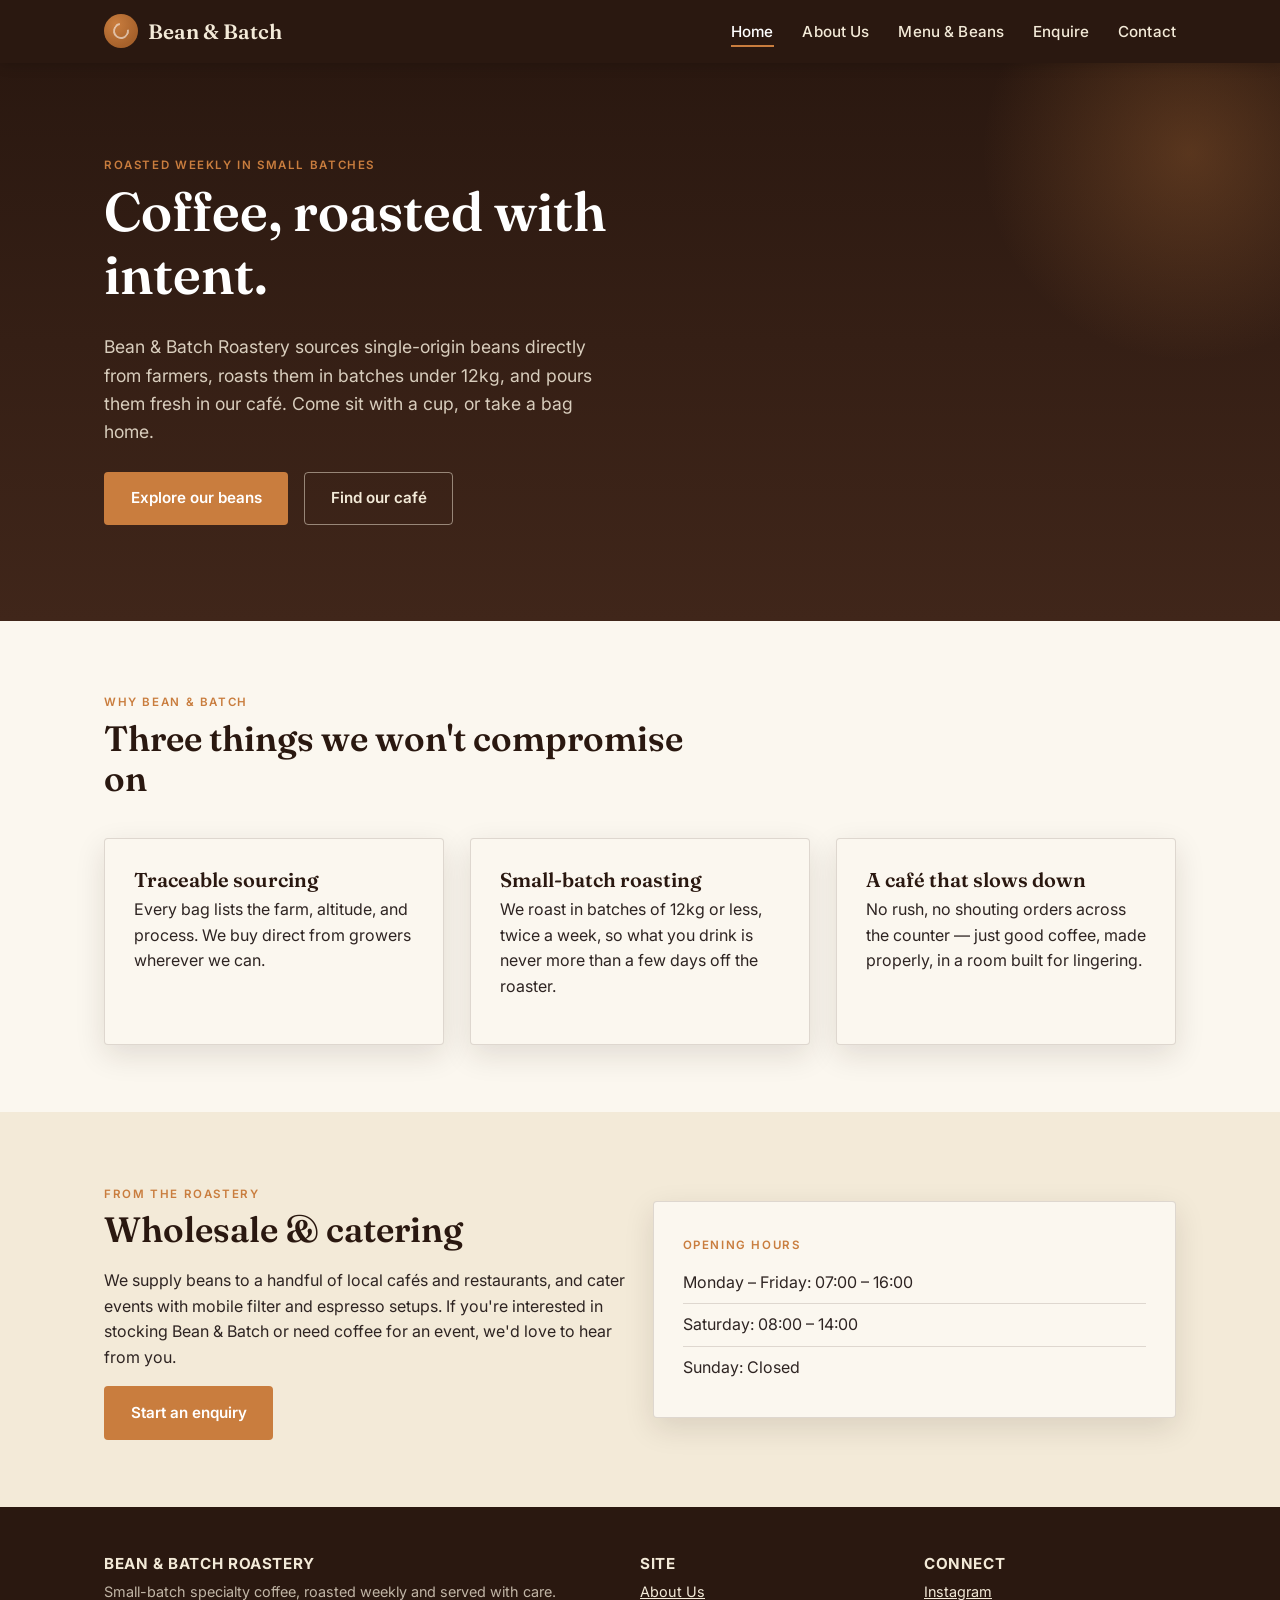
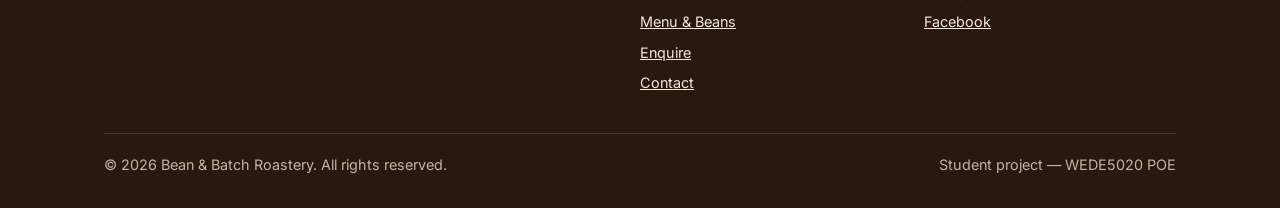
==== index.html @ e2f039db "Add files via upload" ====
<!DOCTYPE html>
<html lang="en">
<head>
  <meta charset="UTF-8">
  <meta name="viewport" content="width=device-width, initial-scale=1.0">
  <title>Bean &amp; Batch Roastery | Small-Batch Specialty Coffee</title>
  <meta name="description" content="Bean & Batch Roastery — small-batch specialty coffee roasted weekly. Visit our café, shop beans online, or enquire about wholesale.">
  <link rel="preconnect" href="https://fonts.googleapis.com">
  <link href="https://fonts.googleapis.com/css2?family=Fraunces:wght@500;600;700&family=Inter:wght@400;500;600&display=swap" rel="stylesheet">
  <link rel="stylesheet" href="css/style.css">
</head>
<body>
  <a class="skip-link" href="#main">Skip to main content</a>

  <header class="site-header">
    <div class="container">
      <a class="brand" href="index.html"><span class="mark" aria-hidden="true"></span>Bean &amp; Batch</a>
      <button class="nav-toggle" aria-label="Toggle navigation" aria-expanded="false">☰ Menu</button>
      <nav class="main-nav" aria-label="Primary">
        <ul>
          <li><a href="index.html" aria-current="page">Home</a></li>
          <li><a href="about.html">About Us</a></li>
          <li><a href="products.html">Menu &amp; Beans</a></li>
          <li><a href="enquiry.html">Enquire</a></li>
          <li><a href="contact.html">Contact</a></li>
        </ul>
      </nav>
    </div>
  </header>

  <main id="main">
    <section class="hero">
      <div class="container">
        <p class="eyebrow">Roasted weekly in small batches</p>
        <h1>Coffee, roasted with intent.</h1>
        <p class="lede">Bean &amp; Batch Roastery sources single-origin beans directly from farmers, roasts them in batches under 12kg, and pours them fresh in our café. Come sit with a cup, or take a bag home.</p>
        <div class="hero-actions">
          <a class="btn btn-primary" href="products.html">Explore our beans</a>
          <a class="btn btn-outline" href="contact.html">Find our café</a>
        </div>
      </div>
    </section>

    <section>
      <div class="container">
        <div class="section-head">
          <p class="eyebrow">Why Bean &amp; Batch</p>
          <h2>Three things we won't compromise on</h2>
        </div>
        <div class="grid grid-3">
          <div class="card">
            <h3>Traceable sourcing</h3>
            <p>Every bag lists the farm, altitude, and process. We buy direct from growers wherever we can.</p>
          </div>
          <div class="card">
            <h3>Small-batch roasting</h3>
            <p>We roast in batches of 12kg or less, twice a week, so what you drink is never more than a few days off the roaster.</p>
          </div>
          <div class="card">
            <h3>A café that slows down</h3>
            <p>No rush, no shouting orders across the counter — just good coffee, made properly, in a room built for lingering.</p>
          </div>
        </div>
      </div>
    </section>

    <section class="section-alt">
      <div class="container">
        <div class="grid grid-2" style="align-items:center;">
          <div>
            <p class="eyebrow">From the roastery</p>
            <h2>Wholesale &amp; catering</h2>
            <p>We supply beans to a handful of local cafés and restaurants, and cater events with mobile filter and espresso setups. If you're interested in stocking Bean &amp; Batch or need coffee for an event, we'd love to hear from you.</p>
            <a class="btn btn-primary" href="enquiry.html">Start an enquiry</a>
          </div>
          <div class="card">
            <p class="eyebrow">Opening hours</p>
            <ul class="info-list">
              <li>Monday – Friday: 07:00 – 16:00</li>
              <li>Saturday: 08:00 – 14:00</li>
              <li>Sunday: Closed</li>
            </ul>
          </div>
        </div>
      </div>
    </section>
  </main>

  <footer class="site-footer">
    <div class="container">
      <div class="footer-grid">
        <div>
          <h4>Bean &amp; Batch Roastery</h4>
          <p>Small-batch specialty coffee, roasted weekly and served with care.</p>
        </div>
        <div>
          <h4>Site</h4>
          <ul>
            <li><a href="about.html">About Us</a></li>
            <li><a href="products.html">Menu &amp; Beans</a></li>
            <li><a href="enquiry.html">Enquire</a></li>
            <li><a href="contact.html">Contact</a></li>
          </ul>
        </div>
        <div>
          <h4>Connect</h4>
          <ul>
            <li><a href="https://instagram.com" target="_blank" rel="noopener">Instagram</a></li>
            <li><a href="https://facebook.com" target="_blank" rel="noopener">Facebook</a></li>
          </ul>
        </div>
      </div>
      <div class="footer-bottom">
        <span>&copy; 2026 Bean &amp; Batch Roastery. All rights reserved.</span>
        <span>Student project — WEDE5020 POE</span>
      </div>
    </div>
  </footer>

  <script src="js/main.js"></script>
</body>
</html>
---- css/style.css ----
/* ============================================================
   Bean & Batch Roastery — stylesheet
   Palette: Espresso #2A1810, Cream #F3EAD8, Copper #C97D3E,
            Sage #6B7A55, Ink #2E2422
   Type: 'Fraunces' (display) + 'Inter' (body)
   ============================================================ */

:root {
  --espresso: #2A1810;
  --espresso-light: #40261A;
  --cream: #F3EAD8;
  --cream-soft: #FBF7EF;
  --copper: #C97D3E;
  --copper-dark: #A6612B;
  --sage: #6B7A55;
  --ink: #2E2422;
  --border: rgba(42, 24, 16, 0.14);
  --shadow: 0 10px 30px rgba(42, 24, 16, 0.12);
  --radius: 4px;
  --max-width: 1120px;
}

* { box-sizing: border-box; }

html { scroll-behavior: smooth; }

body {
  margin: 0;
  font-family: 'Inter', -apple-system, BlinkMacSystemFont, 'Segoe UI', sans-serif;
  color: var(--ink);
  background: var(--cream-soft);
  line-height: 1.6;
}

h1, h2, h3, h4 {
  font-family: 'Fraunces', Georgia, serif;
  color: var(--espresso);
  line-height: 1.15;
  margin: 0 0 0.5em;
}

h1 { font-size: clamp(2.2rem, 5vw, 3.4rem); font-weight: 600; }
h2 { font-size: clamp(1.6rem, 3vw, 2.2rem); font-weight: 600; }
h3 { font-size: 1.25rem; font-weight: 600; }

p { margin: 0 0 1em; }

a { color: var(--copper-dark); }

.eyebrow {
  display: inline-block;
  font-family: 'Inter', sans-serif;
  font-size: 0.72rem;
  letter-spacing: 0.14em;
  text-transform: uppercase;
  color: var(--copper);
  font-weight: 600;
  margin-bottom: 0.6em;
}

img { max-width: 100%; display: block; }

.container {
  max-width: var(--max-width);
  margin: 0 auto;
  padding: 0 1.5rem;
}

/* ---------- Skip link / accessibility ---------- */
.skip-link {
  position: absolute;
  left: -999px;
  top: 0;
  background: var(--copper);
  color: #fff;
  padding: 0.6em 1em;
  z-index: 100;
}
.skip-link:focus {
  left: 1rem;
  top: 1rem;
}
a:focus-visible, button:focus-visible, input:focus-visible, textarea:focus-visible {
  outline: 3px solid var(--sage);
  outline-offset: 2px;
}

/* ---------- Header / Nav ---------- */
.site-header {
  background: var(--espresso);
  position: sticky;
  top: 0;
  z-index: 50;
  box-shadow: 0 2px 12px rgba(0,0,0,0.18);
}
.site-header .container {
  display: flex;
  align-items: center;
  justify-content: space-between;
  padding-top: 0.9rem;
  padding-bottom: 0.9rem;
}
.brand {
  display: flex;
  align-items: center;
  gap: 0.6rem;
  color: var(--cream);
  text-decoration: none;
  font-family: 'Fraunces', serif;
  font-size: 1.3rem;
  font-weight: 600;
}
.brand .mark {
  width: 34px;
  height: 34px;
  border-radius: 50%;
  background: radial-gradient(circle at 35% 30%, var(--copper), var(--copper-dark) 70%);
  display: inline-block;
  position: relative;
}
.brand .mark::after {
  content: "";
  position: absolute;
  inset: 9px;
  border-radius: 50%;
  border: 2px solid rgba(255,255,255,0.55);
  border-top-color: transparent;
  transform: rotate(35deg);
}

nav.main-nav ul {
  list-style: none;
  display: flex;
  gap: 1.8rem;
  margin: 0;
  padding: 0;
}
nav.main-nav a {
  color: var(--cream);
  text-decoration: none;
  font-size: 0.95rem;
  font-weight: 500;
  letter-spacing: 0.01em;
  padding-bottom: 4px;
  border-bottom: 2px solid transparent;
  transition: border-color 0.2s ease, color 0.2s ease;
}
nav.main-nav a:hover,
nav.main-nav a[aria-current="page"] {
  border-bottom-color: var(--copper);
  color: #fff;
}

.nav-toggle {
  display: none;
  background: none;
  border: 1px solid var(--cream);
  color: var(--cream);
  border-radius: var(--radius);
  padding: 0.4rem 0.6rem;
  font-size: 1rem;
  cursor: pointer;
}

@media (max-width: 760px) {
  .nav-toggle { display: inline-block; }
  nav.main-nav {
    display: none;
    width: 100%;
  }
  nav.main-nav.open { display: block; }
  nav.main-nav ul {
    flex-direction: column;
    gap: 0;
    padding: 0.5rem 0 1rem;
  }
  nav.main-nav a {
    display: block;
    padding: 0.7rem 0;
    border-bottom: 1px solid rgba(255,255,255,0.12);
  }
  .site-header .container { flex-wrap: wrap; }
}

/* ---------- Hero ---------- */
.hero {
  background: linear-gradient(180deg, var(--espresso) 0%, var(--espresso-light) 100%);
  color: var(--cream);
  padding: 5.5rem 0 6rem;
  position: relative;
  overflow: hidden;
}
.hero::before {
  content: "";
  position: absolute;
  right: -120px;
  top: -120px;
  width: 420px;
  height: 420px;
  border-radius: 50%;
  background: radial-gradient(circle, rgba(201,125,62,0.28), transparent 70%);
}
.hero .container { position: relative; }
.hero h1 { color: #fff; max-width: 14ch; }
.hero p.lede {
  max-width: 46ch;
  font-size: 1.1rem;
  color: rgba(243,234,216,0.86);
}
.hero-actions { display: flex; gap: 1rem; flex-wrap: wrap; margin-top: 1.6rem; }

.btn {
  display: inline-block;
  padding: 0.85rem 1.6rem;
  border-radius: var(--radius);
  font-weight: 600;
  font-size: 0.95rem;
  text-decoration: none;
  border: 1px solid transparent;
  cursor: pointer;
  transition: transform 0.15s ease, box-shadow 0.15s ease;
}
.btn:hover { transform: translateY(-2px); }
.btn-primary { background: var(--copper); color: #fff; }
.btn-primary:hover { background: var(--copper-dark); }
.btn-outline { background: transparent; color: var(--cream); border-color: rgba(243,234,216,0.5); }
.btn-outline:hover { border-color: var(--cream); }

/* ---------- Sections ---------- */
section { padding: 4.2rem 0; }
.section-alt { background: var(--cream); }

.section-head { max-width: 60ch; margin-bottom: 2.4rem; }

.grid {
  display: grid;
  gap: 1.6rem;
}
.grid-3 { grid-template-columns: repeat(3, 1fr); }
.grid-2 { grid-template-columns: repeat(2, 1fr); }
@media (max-width: 760px) {
  .grid-3, .grid-2 { grid-template-columns: 1fr; }
}

.card {
  background: var(--cream-soft);
  border: 1px solid var(--border);
  border-radius: var(--radius);
  padding: 1.8rem;
  box-shadow: var(--shadow);
}
.card h3 { margin-bottom: 0.4rem; }
.card .roast-badge {
  display: inline-block;
  font-size: 0.72rem;
  letter-spacing: 0.06em;
  text-transform: uppercase;
  background: var(--espresso);
  color: var(--cream);
  padding: 0.25em 0.7em;
  border-radius: 999px;
  margin-bottom: 0.8em;
}

/* Roast-level signature meter (used on products page) */
.roast-meter {
  display: flex;
  gap: 4px;
  margin: 0.6em 0 0.9em;
}
.roast-meter span {
  height: 8px;
  flex: 1;
  border-radius: 2px;
  background: var(--border);
}
.roast-meter span.filled { background: var(--copper); }

/* ---------- Forms ---------- */
form {
  background: var(--cream-soft);
  border: 1px solid var(--border);
  border-radius: var(--radius);
  padding: 2rem;
  box-shadow: var(--shadow);
  max-width: 640px;
}
.form-row { margin-bottom: 1.2rem; }
label {
  display: block;
  font-weight: 600;
  font-size: 0.9rem;
  margin-bottom: 0.4rem;
  color: var(--espresso);
}
input, select, textarea {
  width: 100%;
  padding: 0.7rem 0.8rem;
  border: 1px solid var(--border);
  border-radius: var(--radius);
  font-family: inherit;
  font-size: 0.95rem;
  background: #fff;
  color: var(--ink);
}
input:focus, select:focus, textarea:focus { border-color: var(--copper); }
.required { color: var(--copper-dark); }
fieldset { border: 1px solid var(--border); border-radius: var(--radius); margin-bottom: 1.2rem; padding: 1rem 1.2rem; }
legend { font-weight: 600; padding: 0 0.4em; color: var(--espresso); }

/* ---------- Info blocks (contact) ---------- */
.info-list { list-style: none; padding: 0; margin: 0; }
.info-list li { padding: 0.5rem 0; border-bottom: 1px solid var(--border); }
.info-list li:last-child { border-bottom: none; }

.map-embed {
  border: 1px solid var(--border);
  border-radius: var(--radius);
  overflow: hidden;
  height: 320px;
}
.map-embed iframe { width: 100%; height: 100%; border: 0; }

/* ---------- Footer ---------- */
.site-footer {
  background: var(--espresso);
  color: rgba(243,234,216,0.75);
  padding: 3rem 0 2rem;
  font-size: 0.9rem;
}
.site-footer a { color: var(--cream); }
.footer-grid {
  display: grid;
  grid-template-columns: 2fr 1fr 1fr;
  gap: 2rem;
  margin-bottom: 2rem;
}
@media (max-width: 760px) {
  .footer-grid { grid-template-columns: 1fr; }
}
.footer-grid h4 { color: var(--cream); font-size: 0.95rem; font-family: 'Inter', sans-serif; letter-spacing: 0.04em; text-transform: uppercase; }
.footer-grid ul { list-style: none; padding: 0; margin: 0; }
.footer-grid li { margin-bottom: 0.5em; }
.footer-bottom {
  border-top: 1px solid rgba(243,234,216,0.15);
  padding-top: 1.2rem;
  display: flex;
  justify-content: space-between;
  flex-wrap: wrap;
  gap: 0.5rem;
}
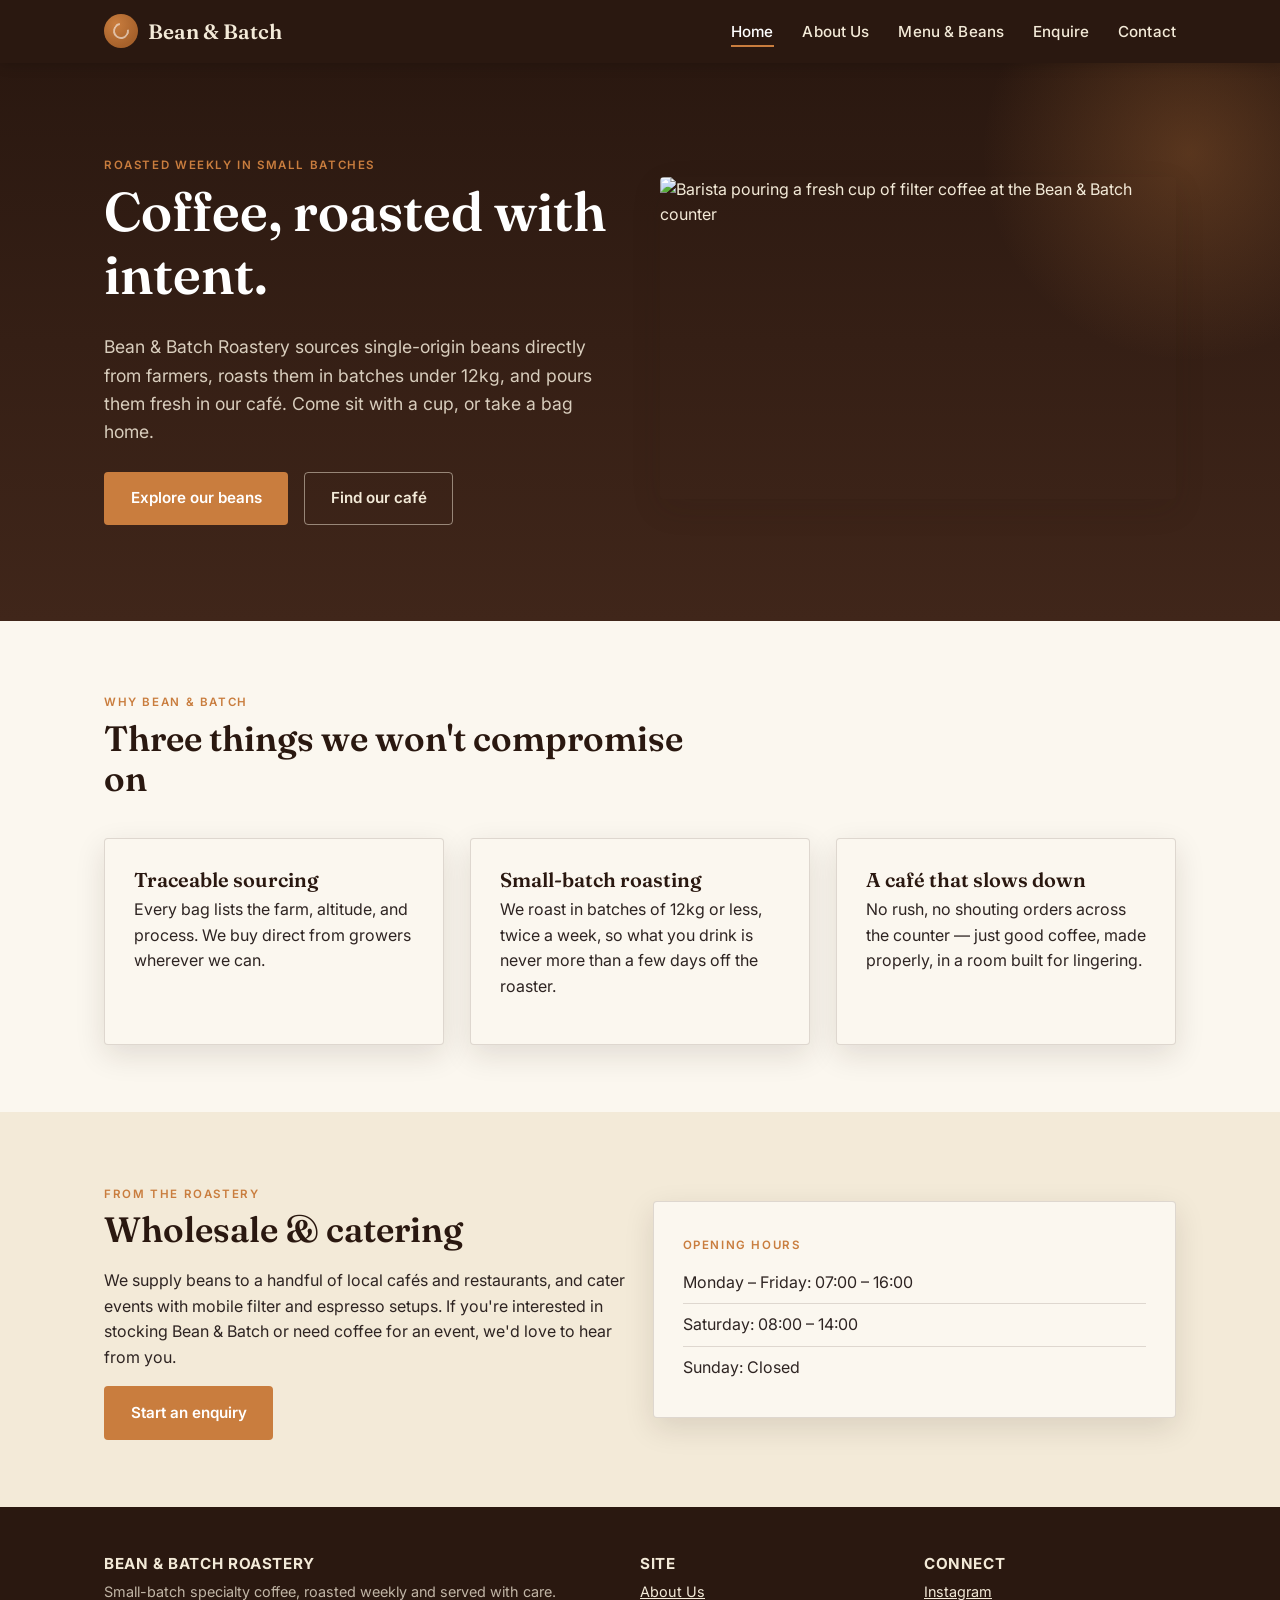
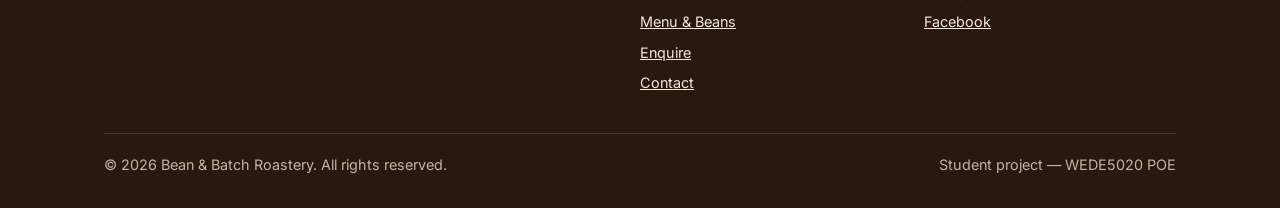
==== commit 1a481a76: "Update index.html edited index" ====
--- a/index.html
+++ b/index.html
@@ -31,12 +31,25 @@
   <main id="main">
     <section class="hero">
       <div class="container">
-        <p class="eyebrow">Roasted weekly in small batches</p>
-        <h1>Coffee, roasted with intent.</h1>
-        <p class="lede">Bean &amp; Batch Roastery sources single-origin beans directly from farmers, roasts them in batches under 12kg, and pours them fresh in our café. Come sit with a cup, or take a bag home.</p>
-        <div class="hero-actions">
-          <a class="btn btn-primary" href="products.html">Explore our beans</a>
-          <a class="btn btn-outline" href="contact.html">Find our café</a>
+        <div class="grid grid-2" style="align-items:center; gap:2.5rem;">
+          <div>
+            <p class="eyebrow">Roasted weekly in small batches</p>
+            <h1>Coffee, roasted with intent.</h1>
+            <p class="lede">Bean &amp; Batch Roastery sources single-origin beans directly from farmers, roasts them in batches under 12kg, and pours them fresh in our café. Come sit with a cup, or take a bag home.</p>
+            <div class="hero-actions">
+              <a class="btn btn-primary" href="products.html">Explore our beans</a>
+              <a class="btn btn-outline" href="contact.html">Find our café</a>
+            </div>
+          </div>
+          <div class="hero-figure">
+            <figure class="responsive-figure">
+              <picture>
+                <source media="(max-width: 760px)" srcset="images/hero-coffee-480.jpg 480w, images/hero-coffee-800.jpg 800w" sizes="100vw">
+                <source media="(min-width: 761px)" srcset="images/hero-coffee-800.jpg 800w, images/hero-coffee-1200.jpg 1200w" sizes="50vw">
+                <img src="images/hero-coffee-800.jpg" alt="Barista pouring a fresh cup of filter coffee at the Bean & Batch counter" loading="lazy" width="800" height="500">
+              </picture>
+            </figure>
+          </div>
         </div>
       </div>
     </section>
@@ -120,3 +133,4 @@
   <script src="js/main.js"></script>
 </body>
 </html>
+
--- a/css/style.css
+++ b/css/style.css
@@ -60,6 +60,27 @@
 
 img { max-width: 100%; display: block; }
 
+/* ---------- Responsive images ---------- */
+.responsive-figure {
+  margin: 0;
+  border-radius: var(--radius);
+  overflow: hidden;
+  box-shadow: var(--shadow);
+}
+.responsive-figure img {
+  width: 100%;
+  height: 100%;
+  object-fit: cover;
+  aspect-ratio: 4 / 3;
+}
+.hero-figure .responsive-figure img { aspect-ratio: 16 / 10; }
+figcaption {
+  font-size: 0.8rem;
+  color: var(--espresso);
+  opacity: 0.7;
+  margin-top: 0.5rem;
+}
+
 .container {
   max-width: var(--max-width);
   margin: 0 auto;
@@ -161,6 +182,19 @@
   font-size: 1rem;
   cursor: pointer;
 }
+
+/* ---------- Breakpoints ----------
+   Desktop:  1025px and up (default styles above)
+   Tablet:   761px – 1024px
+   Mobile:   760px and below
+   ---------------------------------- */
+
+@media (max-width: 1024px) {
+  .container { padding: 0 1.25rem; }
+  .grid-3 { grid-template-columns: repeat(2, 1fr); }
+  .hero { padding: 4rem 0 4.5rem; }
+}
+
 
 @media (max-width: 760px) {
   .nav-toggle { display: inline-block; }
@@ -180,6 +214,10 @@
     border-bottom: 1px solid rgba(255,255,255,0.12);
   }
   .site-header .container { flex-wrap: wrap; }
+  .hero { padding: 3rem 0 3.5rem; text-align: left; }
+  .hero-actions { flex-direction: column; align-items: stretch; }
+  .btn { text-align: center; }
+  section { padding: 2.8rem 0; }
 }
 
 /* ---------- Hero ---------- */
@@ -221,6 +259,7 @@
   transition: transform 0.15s ease, box-shadow 0.15s ease;
 }
 .btn:hover { transform: translateY(-2px); }
+.btn:active { transform: translateY(0); box-shadow: inset 0 2px 4px rgba(0,0,0,0.2); }
 .btn-primary { background: var(--copper); color: #fff; }
 .btn-primary:hover { background: var(--copper-dark); }
 .btn-outline { background: transparent; color: var(--cream); border-color: rgba(243,234,216,0.5); }
@@ -349,3 +388,4 @@
   flex-wrap: wrap;
   gap: 0.5rem;
 }
+
